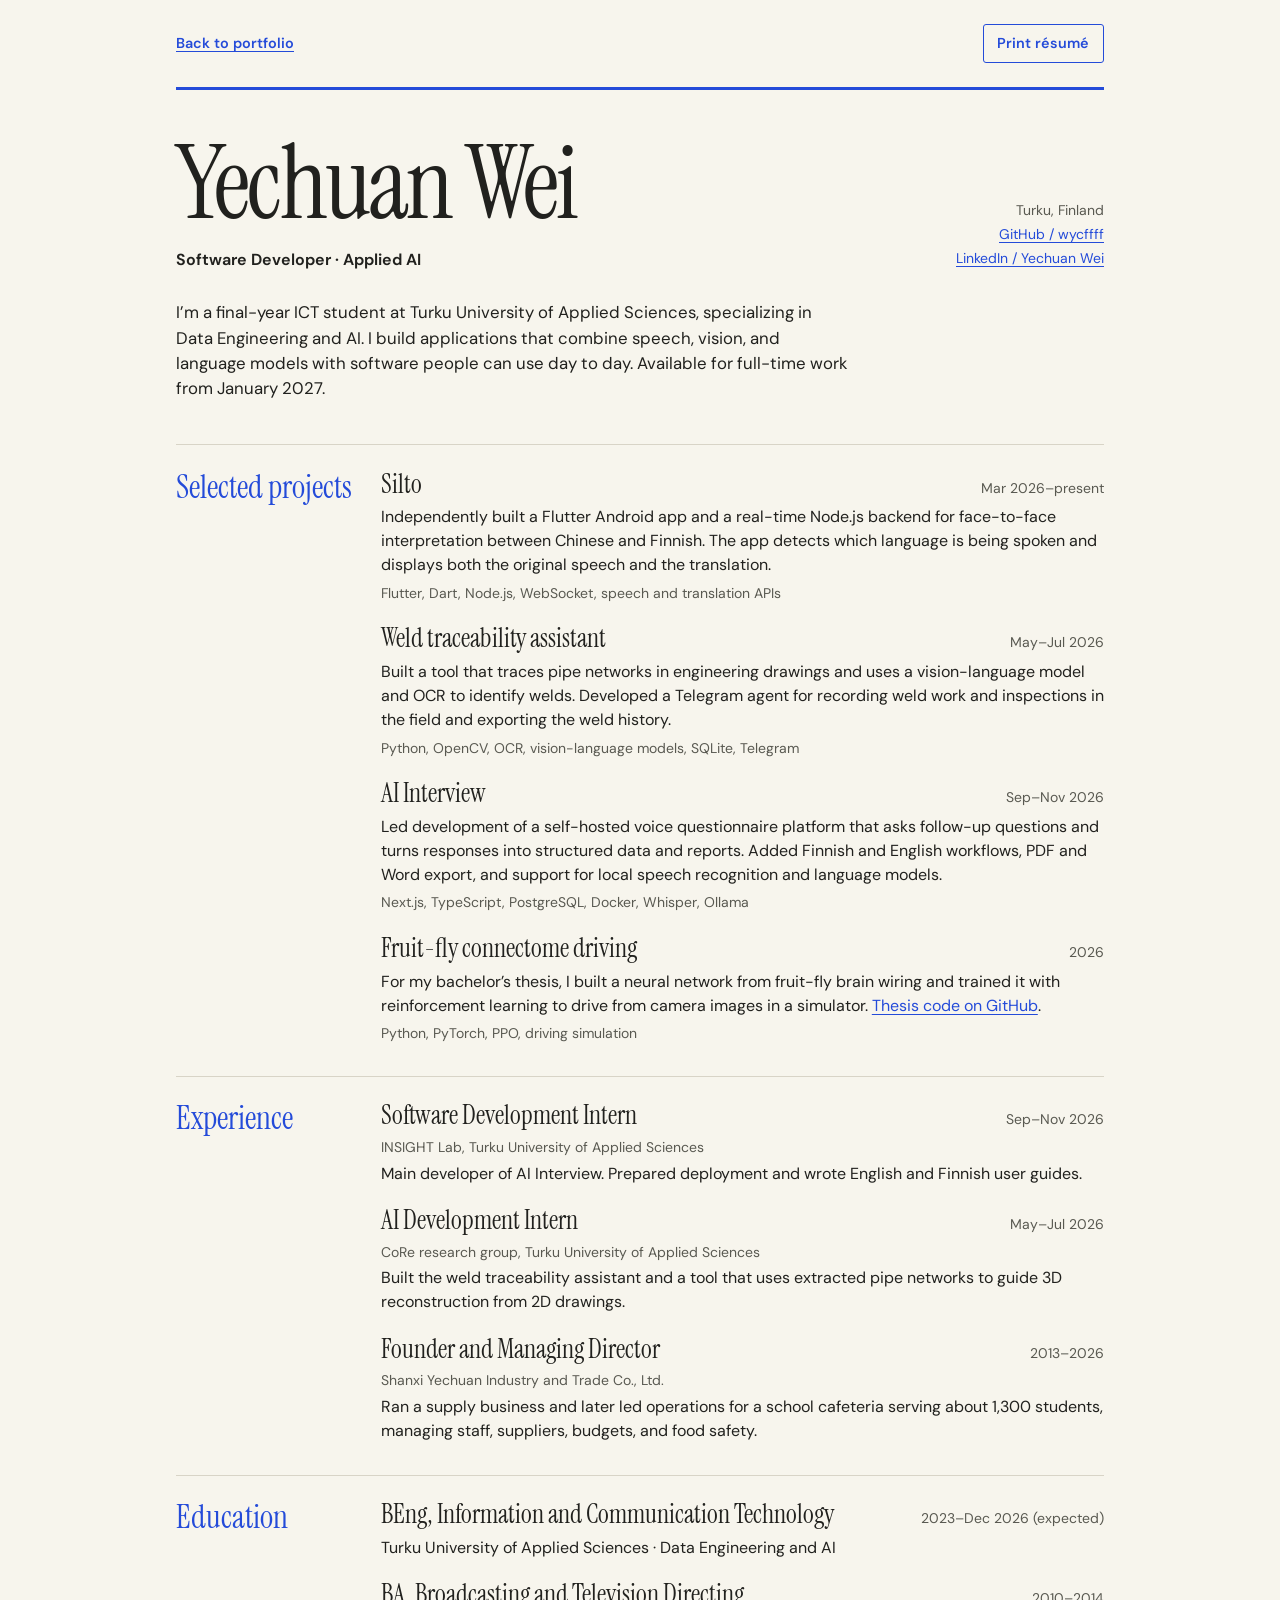
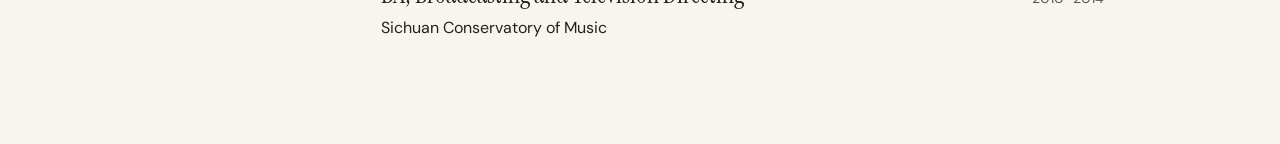
==== cv.html @ ba3545ec "Publish Yechuan Wei portfolio and printable resume" ====
<!doctype html>
<html lang="en">
<head>
  <meta charset="utf-8">
  <meta name="viewport" content="width=device-width, initial-scale=1">
  <meta name="description" content="Résumé of Yechuan Wei, a software developer in Turku, Finland, working on applied AI, real-time audio, and self-hosted applications.">
  <meta name="theme-color" content="#f7f5ed">
  <title>Résumé | Yechuan Wei</title>
  <link rel="stylesheet" href="assets/cv.css">
</head>
<body>
  <div class="page">
    <nav class="page-tools" aria-label="Résumé actions">
      <a href="index.html">Back to portfolio</a>
      <button id="print-cv" type="button" hidden>Print résumé</button>
    </nav>

    <main class="resume" aria-labelledby="resume-name">
      <header class="resume-header">
        <div>
          <h1 id="resume-name">Yechuan Wei</h1>
          <p class="role">Software Developer · Applied AI</p>
        </div>
        <div class="contact">
          <p>Turku, Finland</p>
          <a href="https://github.com/wycffff">GitHub / wycffff</a>
          <a href="https://www.linkedin.com/in/yechuan-wei-78a9b0292/">LinkedIn / Yechuan Wei</a>
        </div>
      </header>

      <p class="intro">I’m a final-year ICT student at Turku University of Applied Sciences, specializing in Data Engineering and AI. I build applications that combine speech, vision, and language models with software people can use day to day. Available for full-time work from January 2027.</p>

      <section class="resume-section" aria-labelledby="projects">
        <h2 id="projects">Selected projects</h2>
        <div class="entries">
          <article class="entry">
            <header><h3>Silto</h3><span>Mar 2026–present</span></header>
            <p>Independently built a Flutter Android app and a real-time Node.js backend for face-to-face interpretation between Chinese and Finnish. The app detects which language is being spoken and displays both the original speech and the translation.</p>
            <p class="tech">Flutter, Dart, Node.js, WebSocket, speech and translation APIs</p>
          </article>
          <article class="entry">
            <header><h3>Weld traceability assistant</h3><span>May–Jul 2026</span></header>
            <p>Built a tool that traces pipe networks in engineering drawings and uses a vision-language model and OCR to identify welds. Developed a Telegram agent for recording weld work and inspections in the field and exporting the weld history.</p>
            <p class="tech">Python, OpenCV, OCR, vision-language models, SQLite, Telegram</p>
          </article>
          <article class="entry">
            <header><h3>AI Interview</h3><span>Sep–Nov 2026</span></header>
            <p>Led development of a self-hosted voice questionnaire platform that asks follow-up questions and turns responses into structured data and reports. Added Finnish and English workflows, PDF and Word export, and support for local speech recognition and language models.</p>
            <p class="tech">Next.js, TypeScript, PostgreSQL, Docker, Whisper, Ollama</p>
          </article>
          <article class="entry">
            <header><h3>Fruit-fly connectome driving</h3><span>2026</span></header>
            <p>For my bachelor’s thesis, I built a neural network from fruit-fly brain wiring and trained it with reinforcement learning to drive from camera images in a simulator. <a href="https://github.com/wycffff/fly-connectome-driving">Thesis code on GitHub</a>.</p>
            <p class="tech">Python, PyTorch, PPO, driving simulation</p>
          </article>
        </div>
      </section>

      <section class="resume-section" aria-labelledby="experience">
        <h2 id="experience">Experience</h2>
        <div class="entries">
          <article class="entry">
            <header><h3>Software Development Intern</h3><span>Sep–Nov 2026</span></header>
            <p class="affiliation">INSIGHT Lab, Turku University of Applied Sciences</p>
            <p>Main developer of AI Interview. Prepared deployment and wrote English and Finnish user guides.</p>
          </article>
          <article class="entry">
            <header><h3>AI Development Intern</h3><span>May–Jul 2026</span></header>
            <p class="affiliation">CoRe research group, Turku University of Applied Sciences</p>
            <p>Built the weld traceability assistant and a tool that uses extracted pipe networks to guide 3D reconstruction from 2D drawings.</p>
          </article>
          <article class="entry">
            <header><h3>Founder and Managing Director</h3><span>2013–2026</span></header>
            <p class="affiliation">Shanxi Yechuan Industry and Trade Co., Ltd.</p>
            <p>Ran a supply business and later led operations for a school cafeteria serving about 1,300 students, managing staff, suppliers, budgets, and food safety.</p>
          </article>
        </div>
      </section>

      <section class="resume-section" aria-labelledby="education">
        <h2 id="education">Education</h2>
        <div class="entries">
          <article class="entry">
            <header><h3>BEng, Information and Communication Technology</h3><span>2023–Dec 2026 (expected)</span></header>
            <p>Turku University of Applied Sciences · Data Engineering and AI</p>
          </article>
          <article class="entry">
            <header><h3>BA, Broadcasting and Television Directing</h3><span>2010–2014</span></header>
            <p>Sichuan Conservatory of Music</p>
          </article>
        </div>
      </section>
    </main>
  </div>
  <script>
    const printButton = document.getElementById('print-cv');
    printButton.addEventListener('click', () => window.print());
    printButton.hidden = false;
  </script>
</body>
</html>
---- assets/cv.css ----
@font-face {
  font-family: 'Instrument Serif';
  src: url('instrument-serif.ttf') format('truetype');
  font-display: swap;
}

@font-face {
  font-family: 'DM Sans';
  src: url('dm-sans.ttf') format('truetype');
  font-weight: 100 1000;
  font-display: swap;
}

:root {
  color-scheme: light;
  --paper: #f7f5ed;
  --ink: #21211e;
  --muted: #595951;
  --rule: #d8d4c7;
  --accent: #244bd9;
  --serif: 'Instrument Serif', Georgia, serif;
  font-family: 'DM Sans', system-ui, sans-serif;
  font-synthesis: none;
  color: var(--ink);
  background: var(--paper);
}

*, *::before, *::after {
  box-sizing: border-box;
}

body {
  margin: 0;
  line-height: 1.5;
}

a {
  color: var(--accent);
  text-decoration-thickness: .06em;
  text-underline-offset: .2em;
}

a:hover {
  text-decoration-thickness: .12em;
}

button:focus-visible, a:focus-visible {
  outline: 2px solid var(--accent);
  outline-offset: 4px;
}

.page {
  width: min(100% - 4rem, 58rem);
  margin-inline: auto;
}

.page-tools {
  display: flex;
  align-items: center;
  justify-content: space-between;
  gap: .75rem;
  padding-block: 1.5rem;
  font-size: .9rem;
  font-weight: 600;
}

.page-tools a, .page-tools button {
  padding: .55em 0;
}

.page-tools button {
  padding-inline: .95em;
  color: var(--accent);
  background: transparent;
  border: 1px solid var(--accent);
  border-radius: 3px;
  cursor: pointer;
  font: inherit;
}

.page-tools button:hover {
  background: var(--accent);
  color: #fff;
}

.resume {
  padding: 2.7rem 0 4.5rem;
  border-top: 3px solid var(--accent);
}

.resume-header {
  display: grid;
  grid-template-columns: 1fr auto;
  align-items: end;
  gap: 1rem 2rem;
}

.resume h1, .resume h2, .resume h3, .resume p {
  margin: 0;
}

.resume h1, .resume h2, .resume h3 {
  font-family: var(--serif);
  font-weight: 400;
  line-height: .98;
}

.resume h1 {
  font-size: clamp(3.75rem, 8vw, 6.4rem);
  letter-spacing: -.027em;
}

.resume p.role {
  margin-top: .85rem;
  font-weight: 650;
}

.contact {
  display: grid;
  gap: .2rem;
  justify-items: end;
  padding-bottom: .15rem;
  font-size: .875rem;
}

.contact p {
  color: var(--muted);
}

.resume p.intro {
  max-width: 42rem;
  margin-block: 1.8rem 2.7rem;
  font-size: 1.05rem;
}

.resume-section {
  display: grid;
  grid-template-columns: 11rem minmax(0, 1fr);
  gap: 1.3rem 1.8rem;
  padding-block: 1.65rem 2rem;
  border-top: 1px solid var(--rule);
}

.resume h2 {
  color: var(--accent);
  font-size: 2rem;
}

.entries {
  display: grid;
  gap: 1.4rem;
}

.entry {
  min-width: 0;
}

.entry header {
  display: flex;
  justify-content: space-between;
  align-items: baseline;
  gap: .35rem .95rem;
  margin-bottom: .42rem;
}

.resume h3 {
  font-size: 1.6rem;
}

.entry span {
  flex-shrink: 0;
  color: var(--muted);
  font-size: .875rem;
  font-variant-numeric: tabular-nums;
}

.entry .tech, .entry .affiliation {
  color: var(--muted);
  font-size: .875rem;
}

.entry .tech {
  margin-top: .35rem;
}

.entry .affiliation {
  margin-bottom: .22rem;
}

@media (max-width: 48rem) {
  .resume-section {
    grid-template-columns: 1fr;
  }
}

@media (max-width: 32rem) {
  .page {
    width: calc(100% - 2.5rem);
  }

  .resume {
    padding-block: 2rem;
  }

  .resume-header {
    grid-template-columns: 1fr;
  }

  .contact {
    justify-items: start;
  }

  .entry header {
    flex-direction: column;
  }
}

@media print {
  @page {
    size: A4;
    margin: 13mm 15mm;
  }

  :root {
    font-size: 10pt;
    background: #fff;
    color: #171717;
  }

  .page {
    width: 100%;
  }

  .page-tools {
    display: none;
  }

  .resume {
    padding: .85rem 0 0;
    border-top-width: 2px;
  }

  .resume-header {
    grid-template-columns: 1fr auto;
  }

  .resume h1 {
    font-size: 3.85rem;
  }

  .resume p.role {
    margin-top: .35rem;
  }

  .contact {
    justify-items: end;
    gap: .1rem;
  }

  .resume p.intro {
    max-width: none;
    margin-block: .8rem .9rem;
    font-size: 1rem;
  }

  .resume-section {
    grid-template-columns: 8rem minmax(0, 1fr);
    gap: .65rem 1.05rem;
    padding-block: .65rem .8rem;
  }

  .resume h2, .resume h3 {
    break-after: avoid;
  }

  .resume h2 {
    font-size: 1.55rem;
  }

  .resume h3 {
    font-size: 1.3rem;
  }

  .entries {
    gap: .55rem;
  }

  .entry {
    break-inside: avoid;
    line-height: 1.3;
  }

  .entry header {
    flex-direction: row;
    margin-bottom: .22rem;
  }

  .entry .tech, .entry .affiliation {
    margin-block: .12rem;
  }

  a {
    color: inherit;
  }
}
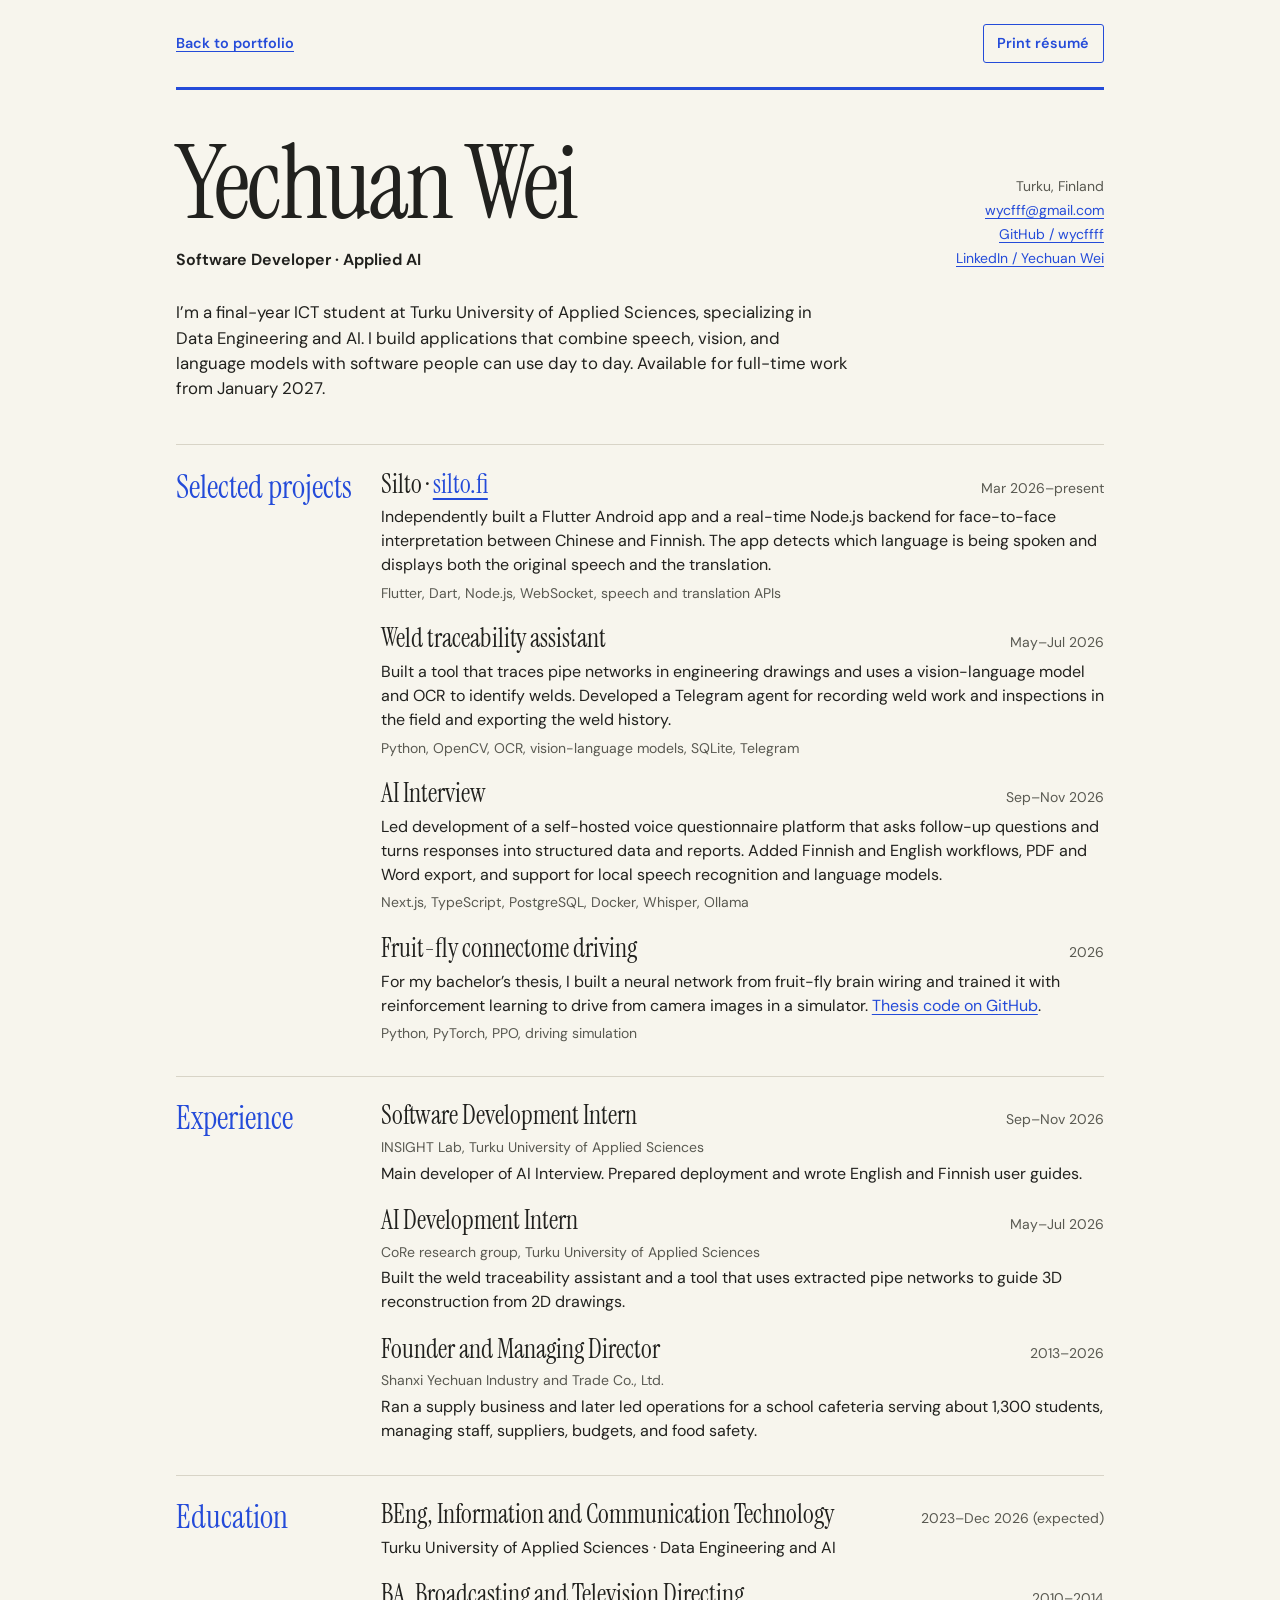
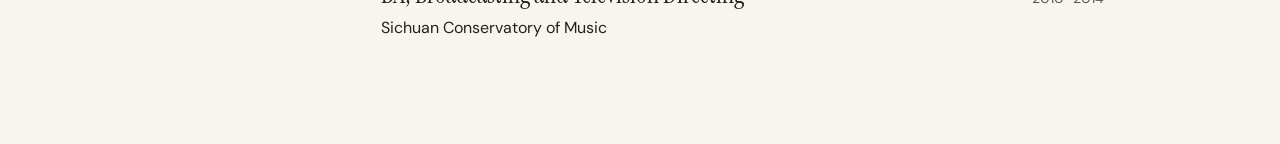
==== commit e4ed36ed: "Show projects with real visuals, live Silto demo and problem-solution notes Replace the decorative s" ====
--- a/cv.html
+++ b/cv.html
@@ -23,6 +23,7 @@
         </div>
         <div class="contact">
           <p>Turku, Finland</p>
+          <a href="mailto:wycfff@gmail.com">wycfff@gmail.com</a>
           <a href="https://github.com/wycffff">GitHub / wycffff</a>
           <a href="https://www.linkedin.com/in/yechuan-wei-78a9b0292/">LinkedIn / Yechuan Wei</a>
         </div>
@@ -34,7 +35,7 @@
         <h2 id="projects">Selected projects</h2>
         <div class="entries">
           <article class="entry">
-            <header><h3>Silto</h3><span>Mar 2026–present</span></header>
+            <header><h3>Silto · <a href="https://silto.fi">silto.fi</a></h3><span>Mar 2026–present</span></header>
             <p>Independently built a Flutter Android app and a real-time Node.js backend for face-to-face interpretation between Chinese and Finnish. The app detects which language is being spoken and displays both the original speech and the translation.</p>
             <p class="tech">Flutter, Dart, Node.js, WebSocket, speech and translation APIs</p>
           </article>
